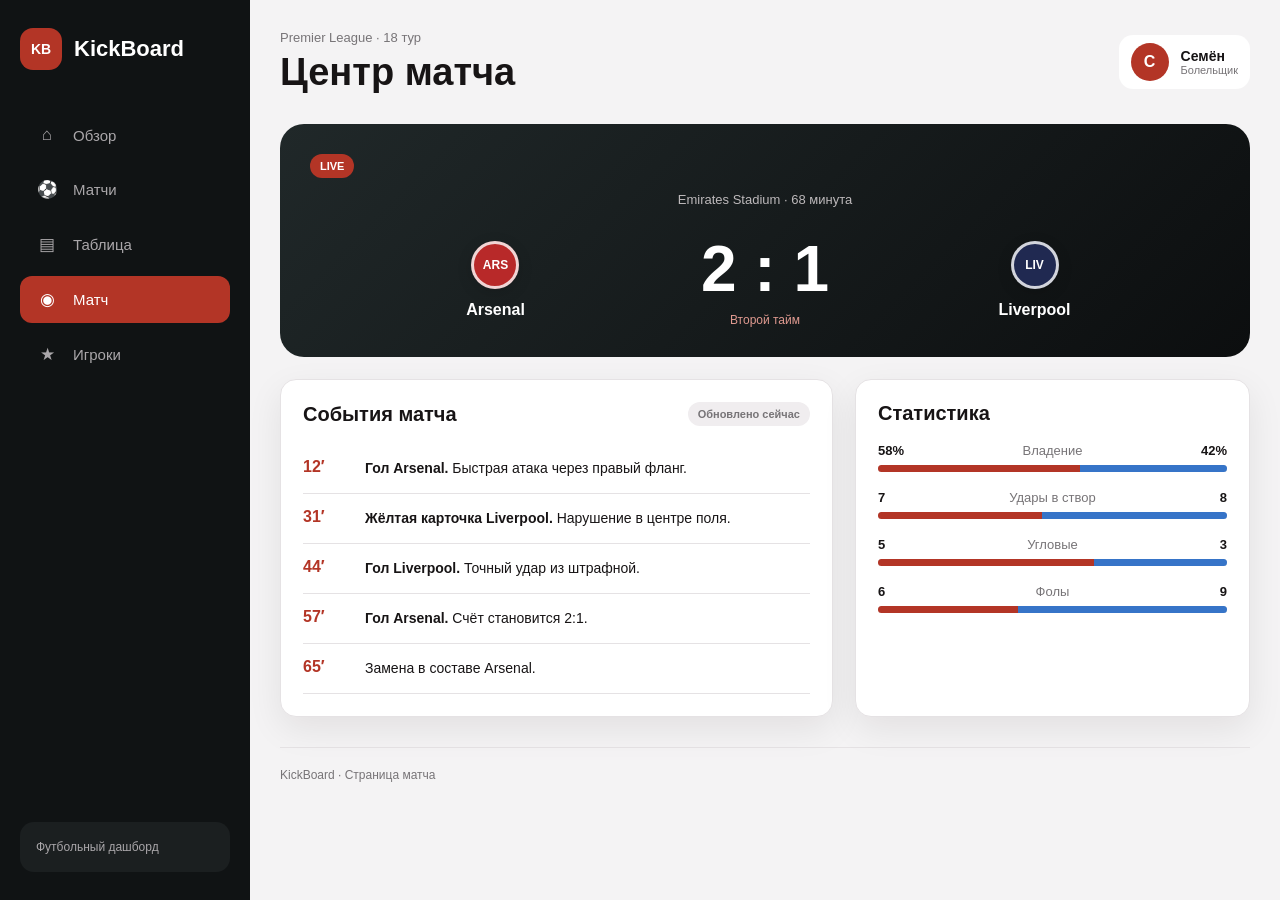
==== hw-1/match.html @ bff205ff "Добавлена первая домашняя работа по HTML и CSS" ====
<!DOCTYPE html>
<html lang="ru">
<head>
    <meta charset="UTF-8">
    <meta name="viewport" content="width=device-width, initial-scale=1.0">
    <meta name="description" content="Статистика футбольного матча KickBoard">
    <title>KickBoard — Матч</title>
    <link rel="stylesheet" href="css/style.css">
</head>
<body>
<div class="app">
    <aside class="sidebar">
        <a class="brand" href="index.html">
            <span class="brand__mark">KB</span>
            <span class="brand__name">KickBoard</span>
        </a>

        <nav class="navigation" aria-label="Основная навигация">
            <ul class="navigation__list">
                <li>
                    <a class="navigation__link" href="index.html">
                        <span class="navigation__icon">⌂</span>
                        <span class="navigation__text">Обзор</span>
                    </a>
                </li>

                <li>
                    <a class="navigation__link" href="matches.html">
                        <span class="navigation__icon">⚽</span>
                        <span class="navigation__text">Матчи</span>
                    </a>
                </li>

                <li>
                    <a class="navigation__link" href="standings.html">
                        <span class="navigation__icon">▤</span>
                        <span class="navigation__text">Таблица</span>
                    </a>
                </li>

                <li>
                    <a class="navigation__link navigation__link--active"
                       href="match.html"
                       aria-current="page">
                        <span class="navigation__icon">◉</span>
                        <span class="navigation__text">Матч</span>
                    </a>
                </li>

                <li>
                    <a class="navigation__link" href="players.html">
                        <span class="navigation__icon">★</span>
                        <span class="navigation__text">Игроки</span>
                    </a>
                </li>
            </ul>
        </nav>

        <p class="sidebar__note">
            Футбольный дашборд
        </p>
    </aside>

    <main class="main">
        <header class="topbar">
            <div>
                <p class="topbar__eyebrow">Premier League · 18 тур</p>
                <h1 class="topbar__title">Центр матча</h1>
            </div>

            <div class="profile">
                <span class="profile__avatar">С</span>
                <div class="profile__info">
                    <p class="profile__name">Семён</p>
                    <p class="profile__role">Болельщик</p>
                </div>
            </div>
        </header>

        <section class="match-hero">
            <span class="badge badge--live">LIVE</span>

            <p class="match-hero__meta">
                Emirates Stadium · 68 минута
            </p>

            <div class="match-score">
                <div class="match-score__team">
                    <span class="team-logo team-logo--red">ARS</span>
                    <span>Arsenal</span>
                </div>

                <div>
                    <p class="match-score__number">2 : 1</p>
                    <p class="match-score__status">Второй тайм</p>
                </div>

                <div class="match-score__team">
                    <span class="team-logo team-logo--navy">LIV</span>
                    <span>Liverpool</span>
                </div>
            </div>
        </section>

        <div class="match-content">
            <section class="card">
                <div class="section-heading">
                    <h2 class="section-heading__title">События матча</h2>
                    <span class="badge">Обновлено сейчас</span>
                </div>

                <ol class="timeline">
                    <li class="timeline__item">
                        <span class="timeline__minute">12′</span>

                        <p class="timeline__event">
                            <strong>Гол Arsenal.</strong>
                            Быстрая атака через правый фланг.
                        </p>
                    </li>

                    <li class="timeline__item">
                        <span class="timeline__minute">31′</span>

                        <p class="timeline__event">
                            <strong>Жёлтая карточка Liverpool.</strong>
                            Нарушение в центре поля.
                        </p>
                    </li>

                    <li class="timeline__item">
                        <span class="timeline__minute">44′</span>

                        <p class="timeline__event">
                            <strong>Гол Liverpool.</strong>
                            Точный удар из штрафной.
                        </p>
                    </li>

                    <li class="timeline__item">
                        <span class="timeline__minute">57′</span>

                        <p class="timeline__event">
                            <strong>Гол Arsenal.</strong>
                            Счёт становится 2:1.
                        </p>
                    </li>

                    <li class="timeline__item">
                        <span class="timeline__minute">65′</span>

                        <p class="timeline__event">
                            Замена в составе Arsenal.
                        </p>
                    </li>
                </ol>
            </section>

            <aside class="card">
                <div class="section-heading">
                    <h2 class="section-heading__title">Статистика</h2>
                </div>

                <div class="statistics">
                    <div class="statistic">
                        <div class="statistic__values">
                            <span>58%</span>
                            <span class="statistic__name">Владение</span>
                            <span>42%</span>
                        </div>

                        <div class="statistic__track">
                            <span class="statistic__home statistic__home--58"></span>
                            <span class="statistic__away"></span>
                        </div>
                    </div>

                    <div class="statistic">
                        <div class="statistic__values">
                            <span>7</span>
                            <span class="statistic__name">Удары в створ</span>
                            <span>8</span>
                        </div>

                        <div class="statistic__track">
                            <span class="statistic__home statistic__home--47"></span>
                            <span class="statistic__away"></span>
                        </div>
                    </div>

                    <div class="statistic">
                        <div class="statistic__values">
                            <span>5</span>
                            <span class="statistic__name">Угловые</span>
                            <span>3</span>
                        </div>

                        <div class="statistic__track">
                            <span class="statistic__home statistic__home--62"></span>
                            <span class="statistic__away"></span>
                        </div>
                    </div>

                    <div class="statistic">
                        <div class="statistic__values">
                            <span>6</span>
                            <span class="statistic__name">Фолы</span>
                            <span>9</span>
                        </div>

                        <div class="statistic__track">
                            <span class="statistic__home statistic__home--40"></span>
                            <span class="statistic__away"></span>
                        </div>
                    </div>
                </div>
            </aside>
        </div>

        <footer class="footer">
            KickBoard · Страница матча
        </footer>
    </main>
</div>
</body>
</html>
---- hw-1/css/style.css ----
:root {
    --color-bg: #f4f3f4;
    --color-surface: #ffffff;
    --color-sidebar: #101314;
    --color-text: #171415;
    --color-muted: #777477;
    --color-border: #e5e2e4;
    --color-accent: #b33526;
    --color-accent-dark: #8f291e;
    --color-green: #278a5b;
    --color-yellow: #f0b84b;
    --color-blue: #3674c8;

    --sidebar-width: 250px;
    --radius-small: 10px;
    --radius-medium: 16px;
    --radius-large: 24px;
    --shadow: 0 12px 35px rgba(20, 14, 16, 0.08);
}

* {
    box-sizing: border-box;
    margin: 0;
    padding: 0;
}

html {
    scroll-behavior: smooth;
}

body {
    min-width: 320px;
    color: var(--color-text);
    background: var(--color-bg);
    font-family: Arial, Helvetica, sans-serif;
}

a {
    color: inherit;
    text-decoration: none;
}

button {
    font: inherit;
}

.app {
    display: grid;
    grid-template-columns: var(--sidebar-width) minmax(0, 1fr);
    min-height: 100vh;
}

/* Боковая панель */

.sidebar {
    position: sticky;
    top: 0;
    display: flex;
    flex-direction: column;
    height: 100vh;
    padding: 28px 20px;
    color: #ffffff;
    background: var(--color-sidebar);
}

.brand {
    display: flex;
    align-items: center;
    gap: 12px;
    margin-bottom: 42px;
    font-size: 22px;
    font-weight: 800;
}

.brand__mark {
    display: grid;
    width: 42px;
    height: 42px;
    place-items: center;
    color: #ffffff;
    background: var(--color-accent);
    border-radius: 13px;
    font-size: 14px;
}

.navigation__list {
    display: flex;
    flex-direction: column;
    gap: 8px;
    list-style: none;
}

.navigation__link {
    display: flex;
    align-items: center;
    gap: 14px;
    padding: 13px 15px;
    color: #aaa7aa;
    border-radius: 12px;
    font-size: 15px;
    transition: 0.2s;
}

.navigation__link:hover,
.navigation__link--active {
    color: #ffffff;
    background: var(--color-accent);
}

.navigation__icon {
    width: 24px;
    text-align: center;
    font-size: 17px;
}

.sidebar__note {
    margin-top: auto;
    padding: 16px;
    color: #aaa7aa;
    background: #1b1f20;
    border-radius: 14px;
    font-size: 12px;
    line-height: 1.5;
}

/* Основная область */

.main {
    min-width: 0;
    padding: 30px;
}

.topbar {
    display: flex;
    align-items: center;
    justify-content: space-between;
    gap: 24px;
    margin-bottom: 30px;
}

.topbar__eyebrow {
    margin-bottom: 6px;
    color: var(--color-muted);
    font-size: 13px;
}

.topbar__title {
    font-size: clamp(26px, 4vw, 38px);
}

.profile {
    display: flex;
    align-items: center;
    gap: 12px;
    padding: 8px 12px;
    background: var(--color-surface);
    border-radius: 14px;
}

.profile__avatar {
    display: grid;
    width: 38px;
    height: 38px;
    place-items: center;
    color: #ffffff;
    background: var(--color-accent);
    border-radius: 50%;
    font-weight: 700;
}

.profile__name {
    font-size: 14px;
    font-weight: 700;
}

.profile__role {
    color: var(--color-muted);
    font-size: 11px;
}

.card {
    padding: 22px;
    background: var(--color-surface);
    border: 1px solid var(--color-border);
    border-radius: var(--radius-medium);
    box-shadow: var(--shadow);
}

.section-heading {
    display: flex;
    align-items: center;
    justify-content: space-between;
    gap: 16px;
    margin-bottom: 18px;
}

.section-heading__title {
    font-size: 20px;
}

.section-heading__link {
    color: var(--color-accent);
    font-size: 13px;
    font-weight: 700;
}

.page-description {
    margin-bottom: 24px;
    color: var(--color-muted);
    line-height: 1.6;
}

.badge {
    display: inline-flex;
    align-items: center;
    gap: 6px;
    width: fit-content;
    padding: 6px 10px;
    color: var(--color-muted);
    background: #f0edef;
    border-radius: 999px;
    font-size: 11px;
    font-weight: 700;
}

.badge--live {
    color: #ffffff;
    background: var(--color-accent);
}

.badge--green {
    color: #ffffff;
    background: var(--color-green);
}

.button {
    display: inline-flex;
    align-items: center;
    justify-content: center;
    padding: 11px 17px;
    color: #ffffff;
    background: var(--color-accent);
    border-radius: 10px;
    font-size: 13px;
    font-weight: 700;
    transition: 0.2s;
}

.button:hover {
    background: var(--color-accent-dark);
    transform: translateY(-2px);
}

/* Главная страница */

.dashboard-grid {
    display: grid;
    grid-template-columns: minmax(0, 1.7fr) minmax(290px, 1fr);
    gap: 22px;
}

.dashboard-grid + .dashboard-grid {
    margin-top: 22px;
}

.hero {
    position: relative;
    min-height: 320px;
    overflow: hidden;
    padding: 32px;
    color: #ffffff;
    background-color: #212929;
    background-image:
        linear-gradient(100deg, rgba(10, 12, 12, 0.97), rgba(10, 12, 12, 0.28)),
        url("../images/stadium.jpg");
    background-position: center;
    background-size: cover;
    border-radius: var(--radius-large);
}

.hero__content {
    position: relative;
    z-index: 1;
    max-width: 580px;
}

.hero__subtitle {
    margin: 18px 0 8px;
    color: #c8c5c7;
    font-size: 13px;
}

.hero__title {
    max-width: 520px;
    margin-bottom: 25px;
    font-size: clamp(28px, 4vw, 46px);
    line-height: 1.05;
}

.hero__teams {
    display: flex;
    align-items: center;
    gap: 16px;
    margin-bottom: 26px;
}

.hero__team {
    font-weight: 700;
}

.hero__versus {
    color: #bbb7b9;
    font-size: 12px;
}

.hero__actions {
    display: flex;
    flex-wrap: wrap;
    align-items: center;
    gap: 16px;
}

.hero__time {
    font-size: 13px;
}

.live-card {
    display: flex;
    flex-direction: column;
}

.live-card__stadium {
    margin: 14px 0 24px;
    color: var(--color-muted);
    font-size: 12px;
}

.scoreboard {
    display: grid;
    grid-template-columns: 1fr auto 1fr;
    align-items: center;
    gap: 14px;
    margin: auto 0;
}

.scoreboard__team {
    display: flex;
    flex-direction: column;
    align-items: center;
    gap: 9px;
    text-align: center;
    font-size: 13px;
    font-weight: 700;
}

.scoreboard__score {
    font-size: 28px;
    font-weight: 800;
    white-space: nowrap;
}

.scoreboard__minute {
    margin-top: 8px;
    color: var(--color-accent);
    text-align: center;
    font-size: 12px;
    font-weight: 700;
}

.team-logo {
    display: grid;
    width: 48px;
    height: 48px;
    place-items: center;
    color: #ffffff;
    background: var(--color-text);
    border: 3px solid rgba(255, 255, 255, 0.8);
    border-radius: 50%;
    box-shadow: 0 4px 15px rgba(0, 0, 0, 0.14);
    font-size: 12px;
    font-weight: 800;
}

.team-logo--red {
    background: #b82929;
}

.team-logo--blue {
    background: #2874b8;
}

.team-logo--sky {
    background: #6aaede;
}

.team-logo--navy {
    background: #202951;
}

.team-logo--gold {
    color: #181414;
    background: #e9c85d;
}

.match-list {
    display: flex;
    flex-direction: column;
}

.match-row {
    display: grid;
    grid-template-columns: 80px minmax(0, 1fr) auto minmax(0, 1fr);
    align-items: center;
    gap: 14px;
    padding: 15px 0;
    border-bottom: 1px solid var(--color-border);
}

.match-row:last-child {
    border-bottom: 0;
}

.match-row__time {
    color: var(--color-muted);
    font-size: 12px;
}

.match-row__team {
    display: flex;
    align-items: center;
    gap: 9px;
    font-size: 13px;
    font-weight: 700;
}

.match-row__team--right {
    justify-content: flex-end;
    text-align: right;
}

.match-row__score {
    font-weight: 800;
    white-space: nowrap;
}

.team-dot {
    display: grid;
    flex: 0 0 32px;
    width: 32px;
    height: 32px;
    place-items: center;
    color: #ffffff;
    background: var(--color-text);
    border-radius: 50%;
    font-size: 9px;
    font-weight: 800;
}

.team-dot--red {
    background: #ba2b2b;
}

.team-dot--blue {
    background: #2979bb;
}

.team-dot--sky {
    background: #62aadd;
}

.team-dot--gold {
    color: #181414;
    background: #e0bc48;
}

/* Таблицы */

.table-wrapper {
    width: 100%;
    overflow-x: auto;
}

.standings-table {
    width: 100%;
    min-width: 580px;
    border-collapse: collapse;
}

.standings-table th,
.standings-table td {
    padding: 14px 12px;
    border-bottom: 1px solid var(--color-border);
    text-align: center;
    font-size: 13px;
}

.standings-table th {
    color: var(--color-muted);
    font-size: 11px;
    text-transform: uppercase;
}

.standings-table th:nth-child(2),
.standings-table td:nth-child(2) {
    text-align: left;
}

.standings-table tbody tr:hover {
    background: #f7f5f6;
}

.table-team {
    display: flex;
    align-items: center;
    gap: 10px;
    font-weight: 700;
}

.position {
    color: var(--color-muted);
    font-weight: 700;
}

.form {
    display: flex;
    justify-content: center;
    gap: 4px;
}

.form__item {
    display: grid;
    width: 20px;
    height: 20px;
    place-items: center;
    color: #ffffff;
    background: var(--color-green);
    border-radius: 50%;
    font-size: 9px;
    font-weight: 700;
}

.form__item--draw {
    background: var(--color-yellow);
}

.form__item--loss {
    background: var(--color-accent);
}

/* Страница матчей */

.filters {
    display: flex;
    flex-wrap: wrap;
    gap: 10px;
    margin-bottom: 22px;
}

.filter {
    padding: 10px 15px;
    color: var(--color-muted);
    background: var(--color-surface);
    border: 1px solid var(--color-border);
    border-radius: 999px;
    cursor: pointer;
}

.filter:hover,
.filter--active {
    color: #ffffff;
    background: var(--color-accent);
    border-color: var(--color-accent);
}

.league {
    margin-bottom: 22px;
}

.league__header {
    display: flex;
    align-items: center;
    gap: 12px;
    margin-bottom: 6px;
    padding-bottom: 15px;
    border-bottom: 1px solid var(--color-border);
}

.league__logo {
    display: grid;
    width: 38px;
    height: 38px;
    place-items: center;
    color: #ffffff;
    background: var(--color-text);
    border-radius: 11px;
    font-size: 11px;
    font-weight: 800;
}

.league__country {
    color: var(--color-muted);
    font-size: 12px;
}

/* Страница отдельного матча */

.match-hero {
    padding: 30px;
    color: #ffffff;
    background: linear-gradient(135deg, #202829, #0c0e0f);
    border-radius: var(--radius-large);
}

.match-hero__meta {
    margin: 14px 0 25px;
    color: #bdb9bb;
    text-align: center;
    font-size: 13px;
}

.match-score {
    display: grid;
    grid-template-columns: 1fr auto 1fr;
    align-items: center;
    gap: 20px;
}

.match-score__team {
    display: flex;
    flex-direction: column;
    align-items: center;
    gap: 12px;
    text-align: center;
    font-weight: 700;
}

.match-score__number {
    font-size: clamp(38px, 6vw, 64px);
    font-weight: 800;
}

.match-score__status {
    margin-top: 7px;
    color: #e09a90;
    text-align: center;
    font-size: 12px;
}

.match-content {
    display: grid;
    grid-template-columns: minmax(0, 1.4fr) minmax(280px, 1fr);
    gap: 22px;
    margin-top: 22px;
}

.timeline {
    list-style: none;
}

.timeline__item {
    display: grid;
    grid-template-columns: 48px 1fr;
    gap: 14px;
    padding: 14px 0;
    border-bottom: 1px solid var(--color-border);
}

.timeline__minute {
    color: var(--color-accent);
    font-weight: 800;
}

.timeline__event {
    font-size: 14px;
    line-height: 1.5;
}

.statistics {
    display: flex;
    flex-direction: column;
    gap: 18px;
}

.statistic__values {
    display: flex;
    justify-content: space-between;
    margin-bottom: 7px;
    font-size: 13px;
    font-weight: 700;
}

.statistic__name {
    color: var(--color-muted);
    font-weight: 400;
}

.statistic__track {
    display: flex;
    height: 7px;
    overflow: hidden;
    background: #dedbdd;
    border-radius: 999px;
}

.statistic__home {
    background: var(--color-accent);
}

.statistic__away {
    flex: 1;
    background: var(--color-blue);
}

.statistic__home--58 {
    width: 58%;
}

.statistic__home--47 {
    width: 47%;
}

.statistic__home--62 {
    width: 62%;
}

.statistic__home--40 {
    width: 40%;
}

/* Игроки */

.players-grid {
    display: grid;
    grid-template-columns: repeat(3, minmax(0, 1fr));
    gap: 20px;
}

.player-card {
    overflow: hidden;
    background: var(--color-surface);
    border: 1px solid var(--color-border);
    border-radius: var(--radius-medium);
    box-shadow: var(--shadow);
}

.player-card__photo {
    display: flex;
    min-height: 220px;
    align-items: flex-end;
    padding: 18px;
    color: #ffffff;
    background-color: #273638;
    background-position: center;
    background-size: cover;
}

.player-card__photo--one {
    background-image:
        linear-gradient(to top, rgba(10, 12, 12, 0.85), transparent),
        url("../images/player-1.jpg");
}

.player-card__photo--two {
    background-image:
        linear-gradient(to top, rgba(10, 12, 12, 0.85), transparent),
        url("../images/player-2.jpg");
}

.player-card__photo--three {
    background-image:
        linear-gradient(to top, rgba(10, 12, 12, 0.85), transparent),
        url("../images/player-3.jpg");
}

.player-card__number {
    font-size: 42px;
    font-weight: 800;
    opacity: 0.75;
}

.player-card__content {
    padding: 18px;
}

.player-card__name {
    margin-bottom: 5px;
    font-size: 18px;
}

.player-card__club {
    color: var(--color-muted);
    font-size: 12px;
}

.player-card__stats {
    display: grid;
    grid-template-columns: repeat(3, 1fr);
    gap: 8px;
    margin-top: 18px;
}

.player-card__stat {
    padding: 10px 6px;
    text-align: center;
    background: #f5f3f4;
    border-radius: 10px;
}

.player-card__value {
    display: block;
    margin-bottom: 4px;
    font-weight: 800;
}

.player-card__label {
    color: var(--color-muted);
    font-size: 10px;
}

.footer {
    margin-top: 30px;
    padding: 20px 0 4px;
    color: var(--color-muted);
    border-top: 1px solid var(--color-border);
    font-size: 12px;
}

/* Планшеты */

@media (max-width: 1100px) {
    .app {
        grid-template-columns: 88px minmax(0, 1fr);
    }

    .sidebar {
        padding: 24px 10px;
    }

    .brand {
        justify-content: center;
    }

    .brand__name,
    .navigation__text,
    .sidebar__note {
        display: none;
    }

    .navigation__link {
        justify-content: center;
        padding: 14px;
    }

    .navigation__icon {
        font-size: 19px;
    }

    .players-grid {
        grid-template-columns: repeat(2, minmax(0, 1fr));
    }
}

@media (max-width: 900px) {
    .dashboard-grid,
    .match-content {
        grid-template-columns: 1fr;
    }

    .hero {
        min-height: 290px;
    }
}

/* Телефоны */

@media (max-width: 700px) {
    body {
        padding-bottom: 76px;
    }

    .app {
        display: block;
    }

    .sidebar {
        position: fixed;
        top: auto;
        right: 0;
        bottom: 0;
        left: 0;
        z-index: 20;
        display: block;
        width: 100%;
        height: 70px;
        padding: 8px;
    }

    .brand {
        display: none;
    }

    .navigation__list {
        display: grid;
        grid-template-columns: repeat(5, 1fr);
        gap: 4px;
    }

    .navigation__link {
        padding: 10px 6px;
    }

    .main {
        padding: 20px 14px;
    }

    .topbar {
        align-items: flex-start;
    }

    .profile__info {
        display: none;
    }

    .hero,
    .match-hero {
        padding: 22px 18px;
    }

    .hero__teams {
        align-items: flex-start;
        flex-direction: column;
        gap: 5px;
    }

    .hero__versus {
        display: none;
    }

    .match-row {
        grid-template-columns: 50px 1fr auto;
    }

    .match-row__team--right {
        grid-column: 2 / 4;
        justify-content: flex-start;
        padding-left: 1px;
        text-align: left;
    }

    .players-grid {
        grid-template-columns: 1fr;
    }

    .match-score {
        gap: 8px;
    }
}

@media (max-width: 430px) {
    .profile {
        padding: 5px;
        background: transparent;
    }

    .section-heading {
        align-items: flex-start;
        flex-direction: column;
    }

    .scoreboard {
        gap: 7px;
    }

    .scoreboard__score {
        font-size: 22px;
    }

    .team-logo {
        width: 42px;
        height: 42px;
    }
}
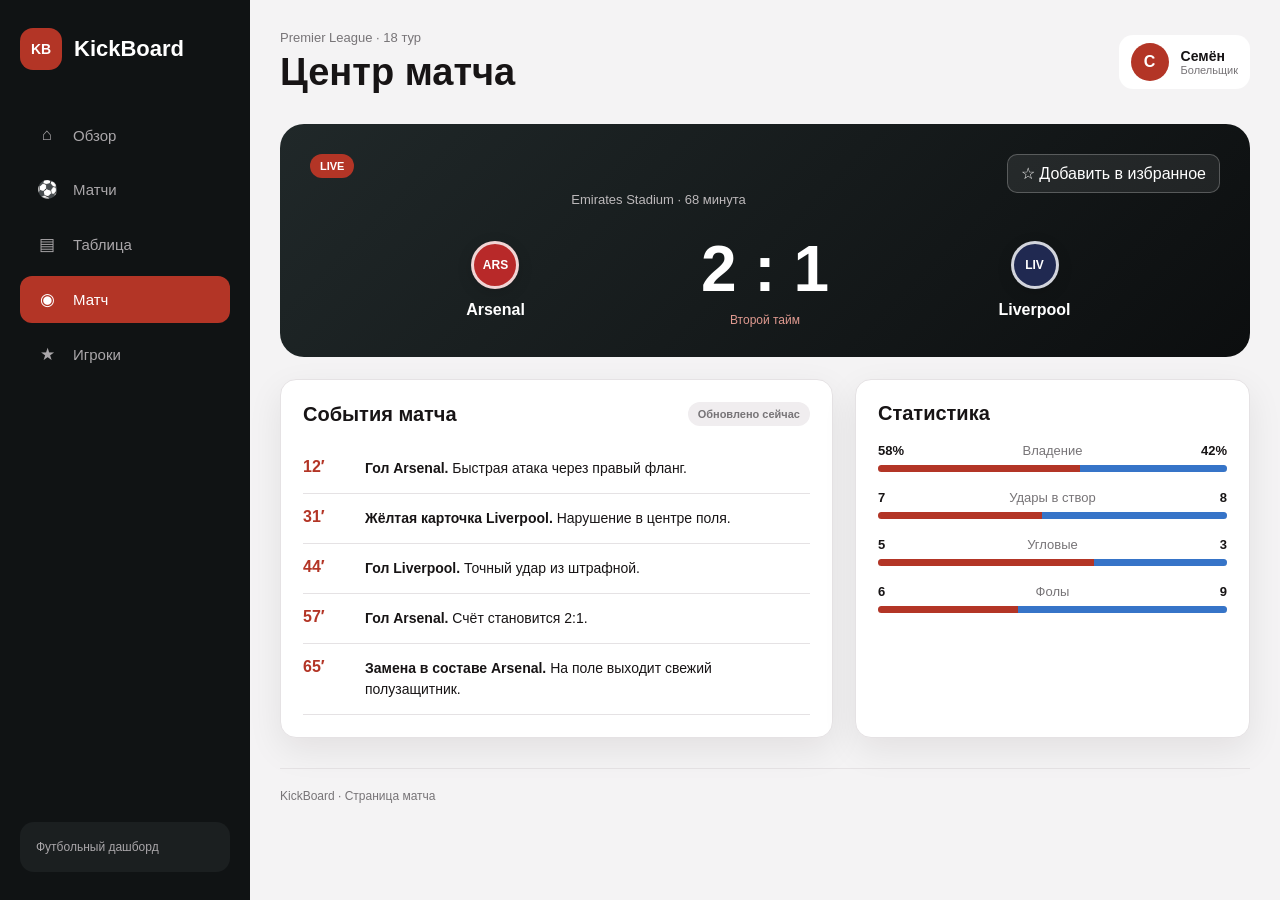
==== commit c561fba9: "Добавлена интерактивность на JS" ====
--- a/hw-1/match.html
+++ b/hw-1/match.html
@@ -7,7 +7,7 @@
     <title>KickBoard — Матч</title>
     <link rel="stylesheet" href="css/style.css">
 </head>
-<body>
+<body data-page="match">
 <div class="app">
     <aside class="sidebar">
         <a class="brand" href="index.html">
@@ -80,6 +80,15 @@
         <section class="match-hero">
             <span class="badge badge--live">LIVE</span>
 
+            <button
+                class="favorite-button"
+                type="button"
+                aria-pressed="false"
+                data-js="favorite-button"
+            >
+                ☆ Добавить в избранное
+            </button>
+
             <p class="match-hero__meta">
                 Emirates Stadium · 68 минута
             </p>
@@ -109,7 +118,7 @@
                     <span class="badge">Обновлено сейчас</span>
                 </div>
 
-                <ol class="timeline">
+                <ol class="timeline" data-js="timeline">
                     <li class="timeline__item">
                         <span class="timeline__minute">12′</span>
 
@@ -222,5 +231,6 @@
         </footer>
     </main>
 </div>
+<script type="module" src="js/app.js"></script>
 </body>
-</html>+</html>
--- a/hw-1/css/style.css
+++ b/hw-1/css/style.css
@@ -825,6 +825,83 @@
     font-size: 12px;
 }
 
+/* Интерактивные элементы второй домашней работы */
+
+.search-form {
+    max-width: 640px;
+    margin-bottom: 24px;
+    padding: 18px;
+    background: var(--color-surface);
+    border: 1px solid var(--color-border);
+    border-radius: var(--radius-medium);
+    box-shadow: var(--shadow);
+}
+
+.search-form__label {
+    display: block;
+    margin-bottom: 9px;
+    font-size: 13px;
+    font-weight: 700;
+}
+
+.search-form__row {
+    display: flex;
+    gap: 10px;
+}
+
+.search-form__input {
+    width: 100%;
+    min-width: 0;
+    padding: 11px 13px;
+    color: var(--color-text);
+    background: #f8f6f7;
+    border: 1px solid var(--color-border);
+    border-radius: 10px;
+    font: inherit;
+    outline: none;
+}
+
+.search-form__input:focus {
+    border-color: var(--color-accent);
+    box-shadow: 0 0 0 3px rgba(179, 53, 38, 0.14);
+}
+
+.search-form__button {
+    border: 0;
+    cursor: pointer;
+}
+
+.search-form__message {
+    min-height: 18px;
+    margin-top: 10px;
+    color: var(--color-muted);
+    font-size: 12px;
+}
+
+.favorite-button {
+    float: right;
+    padding: 9px 13px;
+    color: #ffffff;
+    background: rgba(255, 255, 255, 0.08);
+    border: 1px solid rgba(255, 255, 255, 0.24);
+    border-radius: 10px;
+    cursor: pointer;
+    transition: 0.2s;
+}
+
+.favorite-button:hover,
+.favorite-button--active {
+    color: var(--color-text);
+    background: var(--color-yellow);
+    border-color: var(--color-yellow);
+}
+
+.empty-state {
+    padding: 28px 16px;
+    color: var(--color-muted);
+    text-align: center;
+}
+
 /* Планшеты */
 
 @media (max-width: 1100px) {
@@ -954,6 +1031,16 @@
     .match-score {
         gap: 8px;
     }
+
+    .search-form__row {
+        flex-direction: column;
+    }
+
+    .favorite-button {
+        float: none;
+        display: block;
+        margin-top: 14px;
+    }
 }
 
 @media (max-width: 430px) {
@@ -979,4 +1066,4 @@
         width: 42px;
         height: 42px;
     }
-}+}
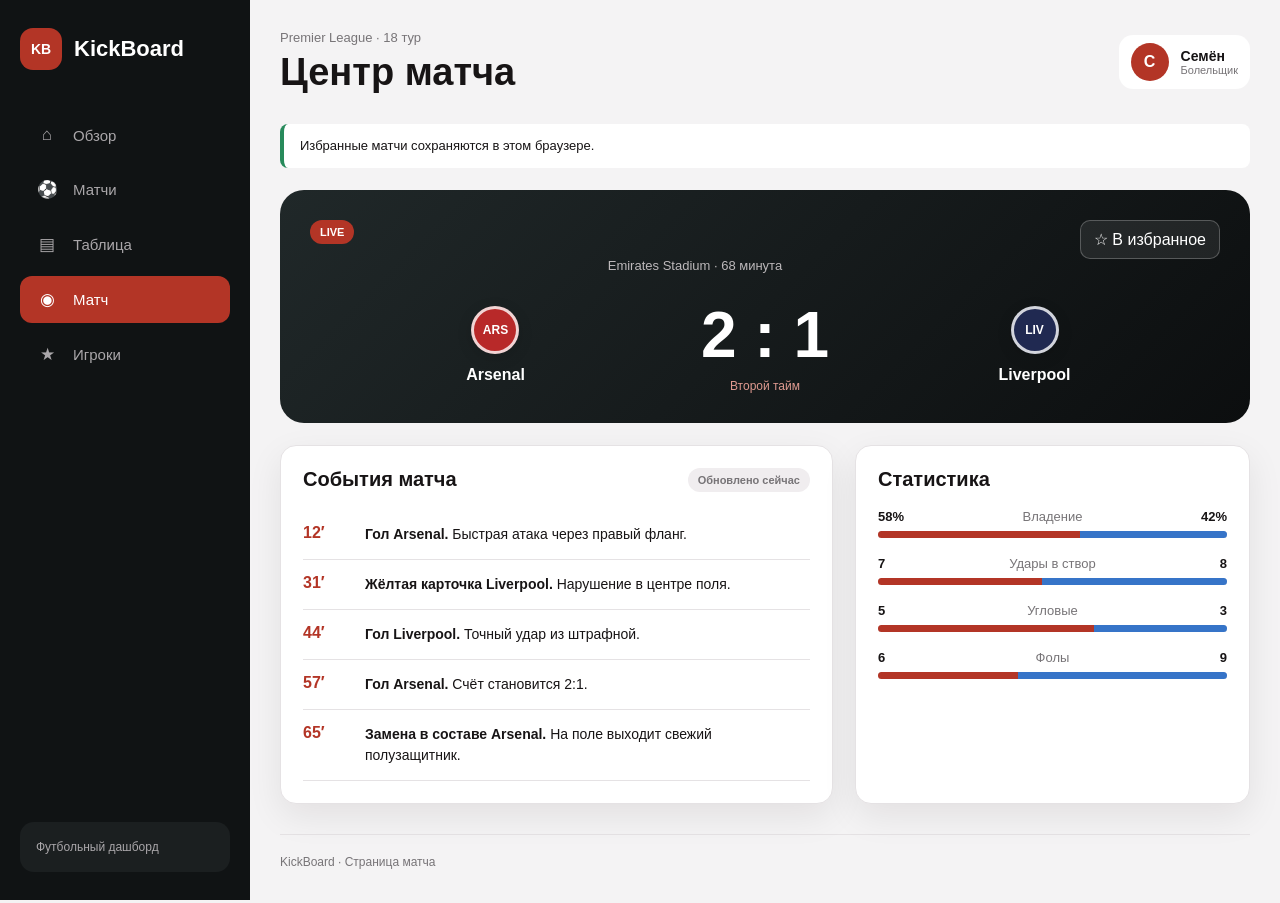
==== commit bcedde27: "ДЗ №3: сохранение избранных матчей через Local Storage API" ====
--- a/hw-1/match.html
+++ b/hw-1/match.html
@@ -85,6 +85,8 @@
                 type="button"
                 aria-pressed="false"
                 data-js="favorite-button"
+                data-favorite-id="8"
+                data-match-name="Arsenal — Liverpool"
             >
                 ☆ Добавить в избранное
             </button>
--- a/hw-1/css/style.css
+++ b/hw-1/css/style.css
@@ -179,6 +179,7 @@
 }
 
 .card {
+    min-width: 0;
     padding: 22px;
     background: var(--color-surface);
     border: 1px solid var(--color-border);
@@ -900,6 +901,68 @@
     padding: 28px 16px;
     color: var(--color-muted);
     text-align: center;
+}
+
+/* Избранные матчи и сообщения Local Storage API */
+
+.favorites-panel {
+    margin-top: 22px;
+}
+
+.favorites-panel__actions {
+    display: flex;
+    flex-wrap: wrap;
+    align-items: center;
+    gap: 12px;
+    margin-top: 16px;
+}
+
+.match-row__actions {
+    grid-column: 2 / -1;
+}
+
+.favorite-toggle {
+    padding: 9px 13px;
+    color: var(--color-text);
+    background: var(--color-surface);
+    border: 1px solid var(--color-border);
+    border-radius: 10px;
+    font: inherit;
+    font-size: 13px;
+    cursor: pointer;
+}
+
+.favorite-toggle:hover:not(:disabled),
+.favorite-toggle.favorite-button--active {
+    background: var(--color-yellow);
+    border-color: var(--color-yellow);
+}
+
+.favorite-toggle:disabled {
+    opacity: 0.5;
+    cursor: default;
+}
+
+.favorite-toggle:focus-visible,
+.favorite-button:focus-visible {
+    outline: 3px solid var(--color-blue);
+    outline-offset: 3px;
+}
+
+.storage-message {
+    margin-bottom: 22px;
+    padding: 12px 16px;
+    color: var(--color-text);
+    background: var(--color-surface);
+    border-left: 4px solid var(--color-green);
+    border-radius: 8px;
+    line-height: 1.5;
+    font-size: 13px;
+    overflow-wrap: anywhere;
+}
+
+.storage-message--error {
+    border-color: var(--color-accent);
 }
 
 /* Планшеты */
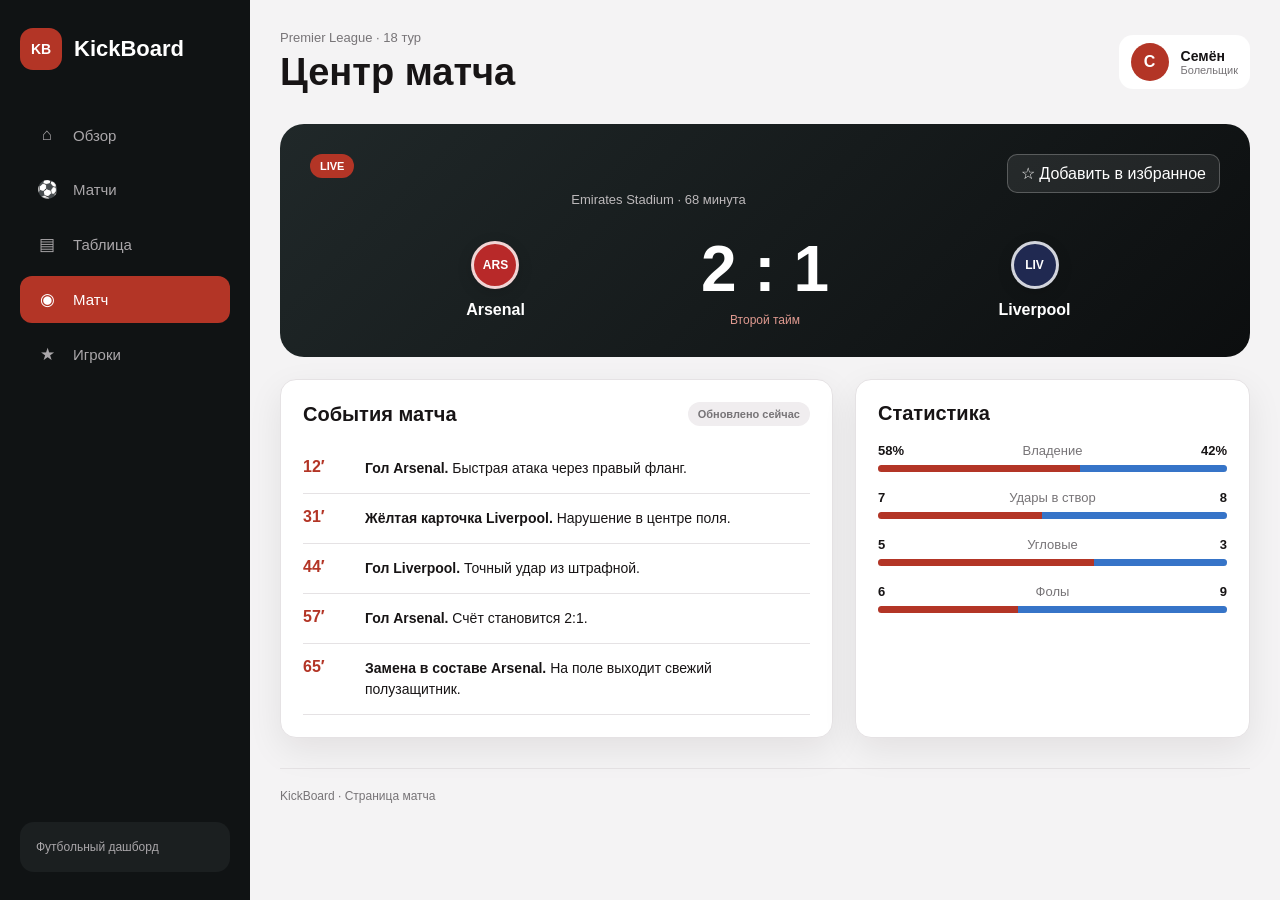
==== commit bbf9169e: "Merge c561fba9ec24f29d4e5f105019246672cd6036fd into 2e8903e5276eef0c14e8dae7bc089b350f83012c" ====
--- a/hw-1/match.html
+++ b/hw-1/match.html
@@ -85,8 +85,6 @@
                 type="button"
                 aria-pressed="false"
                 data-js="favorite-button"
-                data-favorite-id="8"
-                data-match-name="Arsenal — Liverpool"
             >
                 ☆ Добавить в избранное
             </button>
--- a/hw-1/css/style.css
+++ b/hw-1/css/style.css
@@ -179,7 +179,6 @@
 }
 
 .card {
-    min-width: 0;
     padding: 22px;
     background: var(--color-surface);
     border: 1px solid var(--color-border);
@@ -901,68 +900,6 @@
     padding: 28px 16px;
     color: var(--color-muted);
     text-align: center;
-}
-
-/* Избранные матчи и сообщения Local Storage API */
-
-.favorites-panel {
-    margin-top: 22px;
-}
-
-.favorites-panel__actions {
-    display: flex;
-    flex-wrap: wrap;
-    align-items: center;
-    gap: 12px;
-    margin-top: 16px;
-}
-
-.match-row__actions {
-    grid-column: 2 / -1;
-}
-
-.favorite-toggle {
-    padding: 9px 13px;
-    color: var(--color-text);
-    background: var(--color-surface);
-    border: 1px solid var(--color-border);
-    border-radius: 10px;
-    font: inherit;
-    font-size: 13px;
-    cursor: pointer;
-}
-
-.favorite-toggle:hover:not(:disabled),
-.favorite-toggle.favorite-button--active {
-    background: var(--color-yellow);
-    border-color: var(--color-yellow);
-}
-
-.favorite-toggle:disabled {
-    opacity: 0.5;
-    cursor: default;
-}
-
-.favorite-toggle:focus-visible,
-.favorite-button:focus-visible {
-    outline: 3px solid var(--color-blue);
-    outline-offset: 3px;
-}
-
-.storage-message {
-    margin-bottom: 22px;
-    padding: 12px 16px;
-    color: var(--color-text);
-    background: var(--color-surface);
-    border-left: 4px solid var(--color-green);
-    border-radius: 8px;
-    line-height: 1.5;
-    font-size: 13px;
-    overflow-wrap: anywhere;
-}
-
-.storage-message--error {
-    border-color: var(--color-accent);
 }
 
 /* Планшеты */
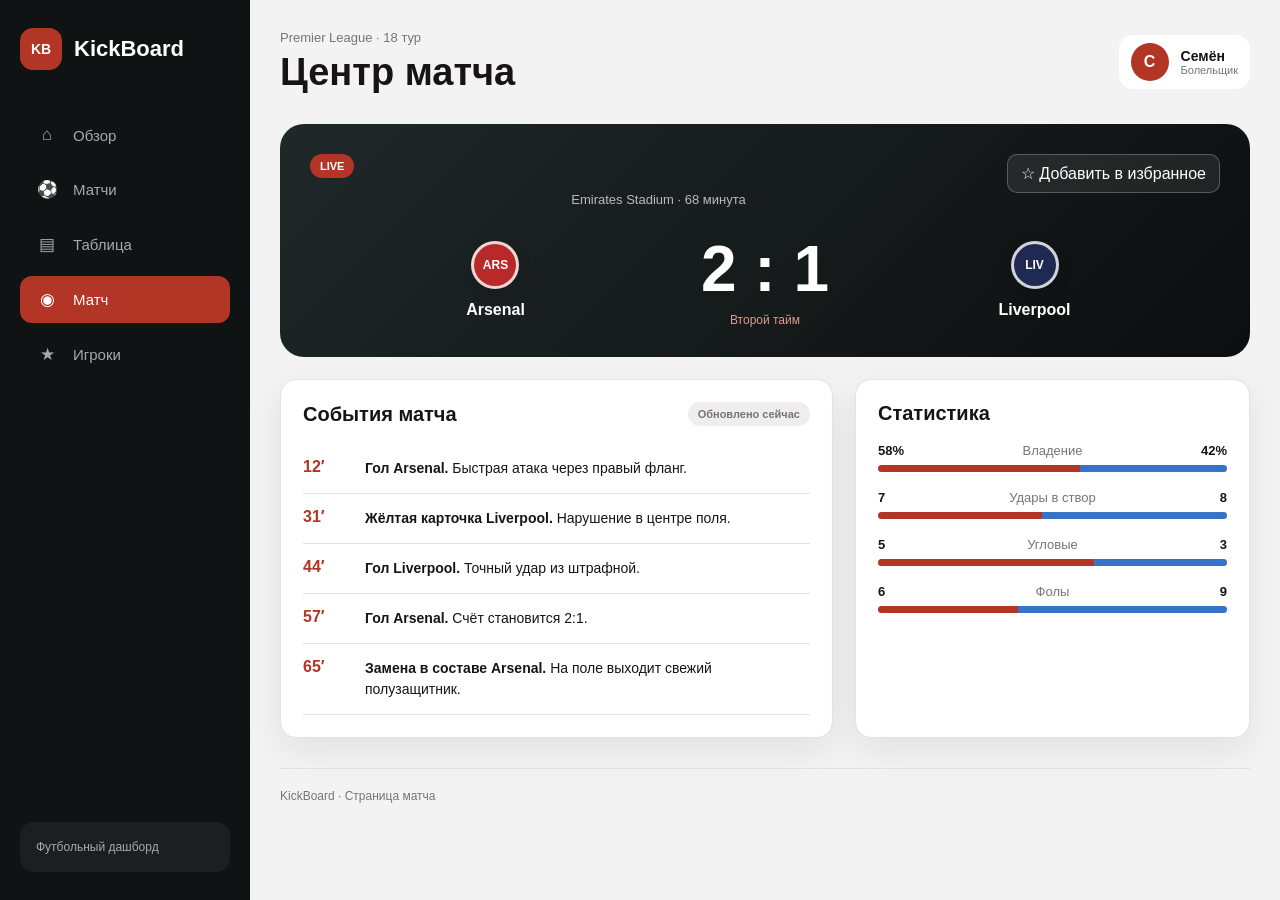
==== commit ce37da52: "Исправлены замечания ревью и фотографии игроков" ====
--- a/hw-1/match.html
+++ b/hw-1/match.html
@@ -118,51 +118,7 @@
                     <span class="badge">Обновлено сейчас</span>
                 </div>
 
-                <ol class="timeline" data-js="timeline">
-                    <li class="timeline__item">
-                        <span class="timeline__minute">12′</span>
-
-                        <p class="timeline__event">
-                            <strong>Гол Arsenal.</strong>
-                            Быстрая атака через правый фланг.
-                        </p>
-                    </li>
-
-                    <li class="timeline__item">
-                        <span class="timeline__minute">31′</span>
-
-                        <p class="timeline__event">
-                            <strong>Жёлтая карточка Liverpool.</strong>
-                            Нарушение в центре поля.
-                        </p>
-                    </li>
-
-                    <li class="timeline__item">
-                        <span class="timeline__minute">44′</span>
-
-                        <p class="timeline__event">
-                            <strong>Гол Liverpool.</strong>
-                            Точный удар из штрафной.
-                        </p>
-                    </li>
-
-                    <li class="timeline__item">
-                        <span class="timeline__minute">57′</span>
-
-                        <p class="timeline__event">
-                            <strong>Гол Arsenal.</strong>
-                            Счёт становится 2:1.
-                        </p>
-                    </li>
-
-                    <li class="timeline__item">
-                        <span class="timeline__minute">65′</span>
-
-                        <p class="timeline__event">
-                            Замена в составе Arsenal.
-                        </p>
-                    </li>
-                </ol>
+                <ol class="timeline" data-js="timeline"></ol>
             </section>
 
             <aside class="card">
--- a/hw-1/css/style.css
+++ b/hw-1/css/style.css
@@ -179,6 +179,7 @@
 }
 
 .card {
+    min-width: 0;
     padding: 22px;
     background: var(--color-surface);
     border: 1px solid var(--color-border);
@@ -750,7 +751,7 @@
     padding: 18px;
     color: #ffffff;
     background-color: #273638;
-    background-position: center;
+    background-position: center 20%;
     background-size: cover;
 }
 
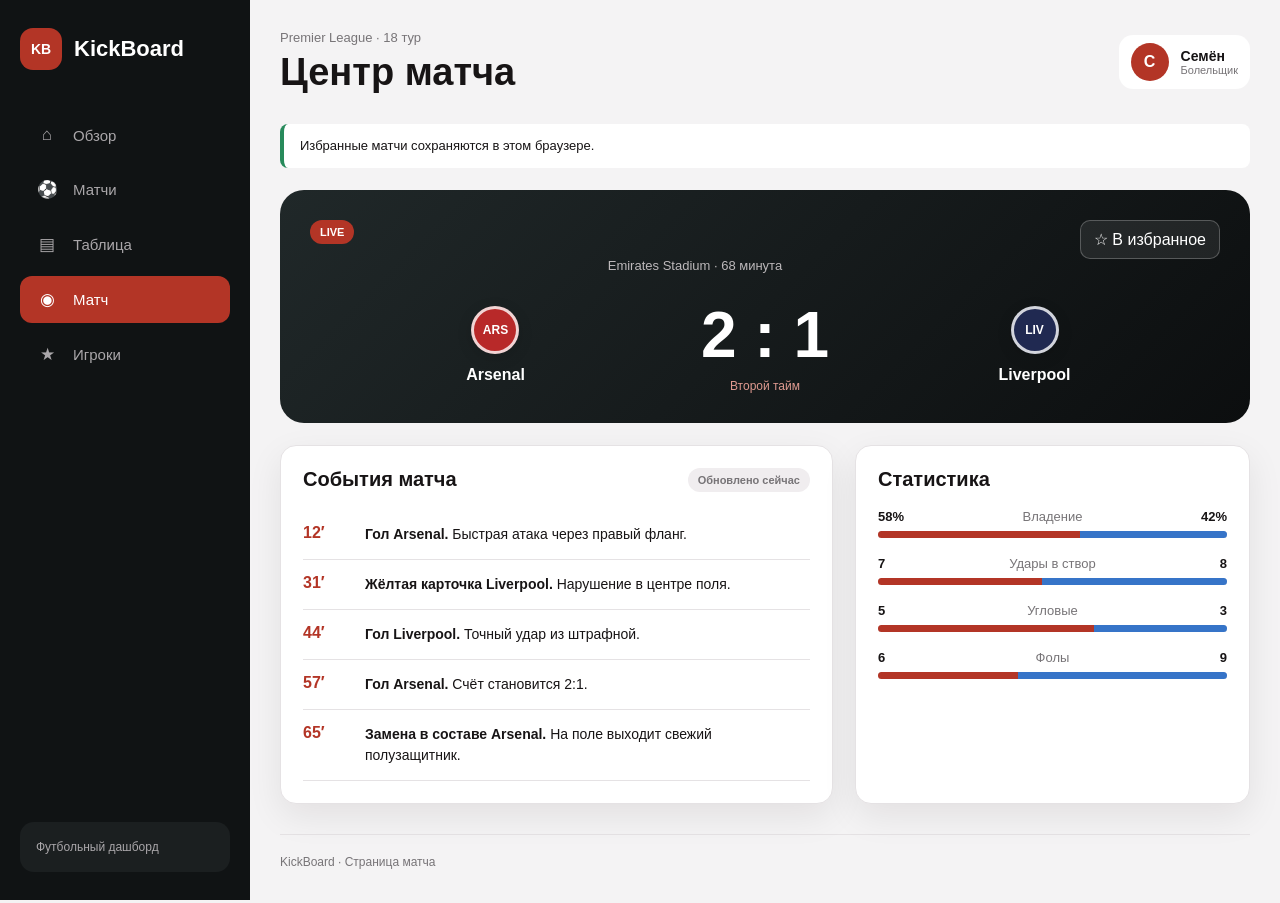
==== commit c3a01a1a: "Объединены исправления ревью и упорядочен запуск избранного" ====
--- a/hw-1/match.html
+++ b/hw-1/match.html
@@ -85,6 +85,8 @@
                 type="button"
                 aria-pressed="false"
                 data-js="favorite-button"
+                data-favorite-id="8"
+                data-match-name="Arsenal — Liverpool"
             >
                 ☆ Добавить в избранное
             </button>
--- a/hw-1/css/style.css
+++ b/hw-1/css/style.css
@@ -903,6 +903,68 @@
     text-align: center;
 }
 
+/* Избранные матчи и сообщения Local Storage API */
+
+.favorites-panel {
+    margin-top: 22px;
+}
+
+.favorites-panel__actions {
+    display: flex;
+    flex-wrap: wrap;
+    align-items: center;
+    gap: 12px;
+    margin-top: 16px;
+}
+
+.match-row__actions {
+    grid-column: 2 / -1;
+}
+
+.favorite-toggle {
+    padding: 9px 13px;
+    color: var(--color-text);
+    background: var(--color-surface);
+    border: 1px solid var(--color-border);
+    border-radius: 10px;
+    font: inherit;
+    font-size: 13px;
+    cursor: pointer;
+}
+
+.favorite-toggle:hover:not(:disabled),
+.favorite-toggle.favorite-button--active {
+    background: var(--color-yellow);
+    border-color: var(--color-yellow);
+}
+
+.favorite-toggle:disabled {
+    opacity: 0.5;
+    cursor: default;
+}
+
+.favorite-toggle:focus-visible,
+.favorite-button:focus-visible {
+    outline: 3px solid var(--color-blue);
+    outline-offset: 3px;
+}
+
+.storage-message {
+    margin-bottom: 22px;
+    padding: 12px 16px;
+    color: var(--color-text);
+    background: var(--color-surface);
+    border-left: 4px solid var(--color-green);
+    border-radius: 8px;
+    line-height: 1.5;
+    font-size: 13px;
+    overflow-wrap: anywhere;
+}
+
+.storage-message--error {
+    border-color: var(--color-accent);
+}
+
 /* Планшеты */
 
 @media (max-width: 1100px) {
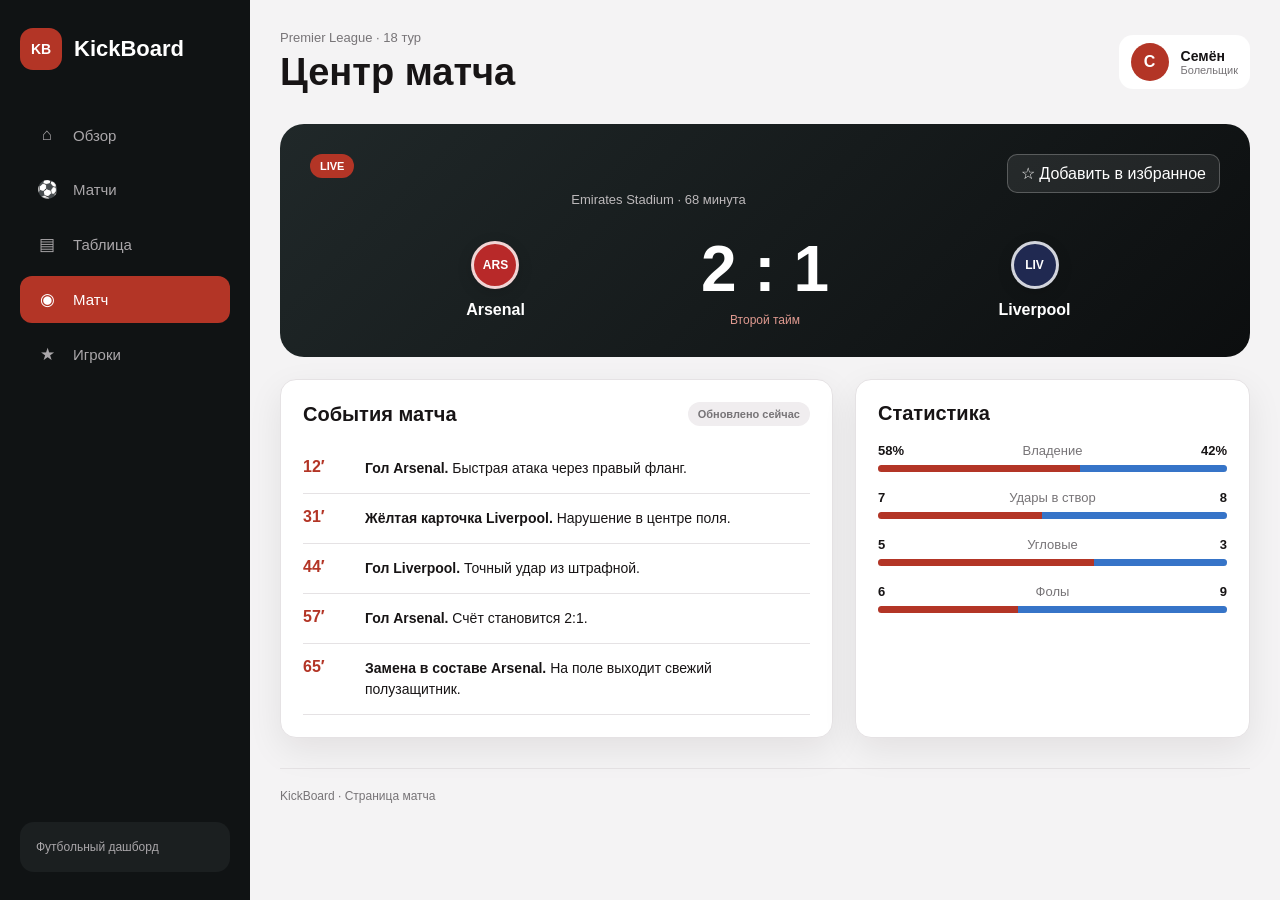
==== commit ceee763f: "Merge PR #1: ДЗ №2 с исправлениями ревью" ====
--- a/hw-1/match.html
+++ b/hw-1/match.html
@@ -85,8 +85,6 @@
                 type="button"
                 aria-pressed="false"
                 data-js="favorite-button"
-                data-favorite-id="8"
-                data-match-name="Arsenal — Liverpool"
             >
                 ☆ Добавить в избранное
             </button>
--- a/hw-1/css/style.css
+++ b/hw-1/css/style.css
@@ -903,68 +903,6 @@
     text-align: center;
 }
 
-/* Избранные матчи и сообщения Local Storage API */
-
-.favorites-panel {
-    margin-top: 22px;
-}
-
-.favorites-panel__actions {
-    display: flex;
-    flex-wrap: wrap;
-    align-items: center;
-    gap: 12px;
-    margin-top: 16px;
-}
-
-.match-row__actions {
-    grid-column: 2 / -1;
-}
-
-.favorite-toggle {
-    padding: 9px 13px;
-    color: var(--color-text);
-    background: var(--color-surface);
-    border: 1px solid var(--color-border);
-    border-radius: 10px;
-    font: inherit;
-    font-size: 13px;
-    cursor: pointer;
-}
-
-.favorite-toggle:hover:not(:disabled),
-.favorite-toggle.favorite-button--active {
-    background: var(--color-yellow);
-    border-color: var(--color-yellow);
-}
-
-.favorite-toggle:disabled {
-    opacity: 0.5;
-    cursor: default;
-}
-
-.favorite-toggle:focus-visible,
-.favorite-button:focus-visible {
-    outline: 3px solid var(--color-blue);
-    outline-offset: 3px;
-}
-
-.storage-message {
-    margin-bottom: 22px;
-    padding: 12px 16px;
-    color: var(--color-text);
-    background: var(--color-surface);
-    border-left: 4px solid var(--color-green);
-    border-radius: 8px;
-    line-height: 1.5;
-    font-size: 13px;
-    overflow-wrap: anywhere;
-}
-
-.storage-message--error {
-    border-color: var(--color-accent);
-}
-
 /* Планшеты */
 
 @media (max-width: 1100px) {
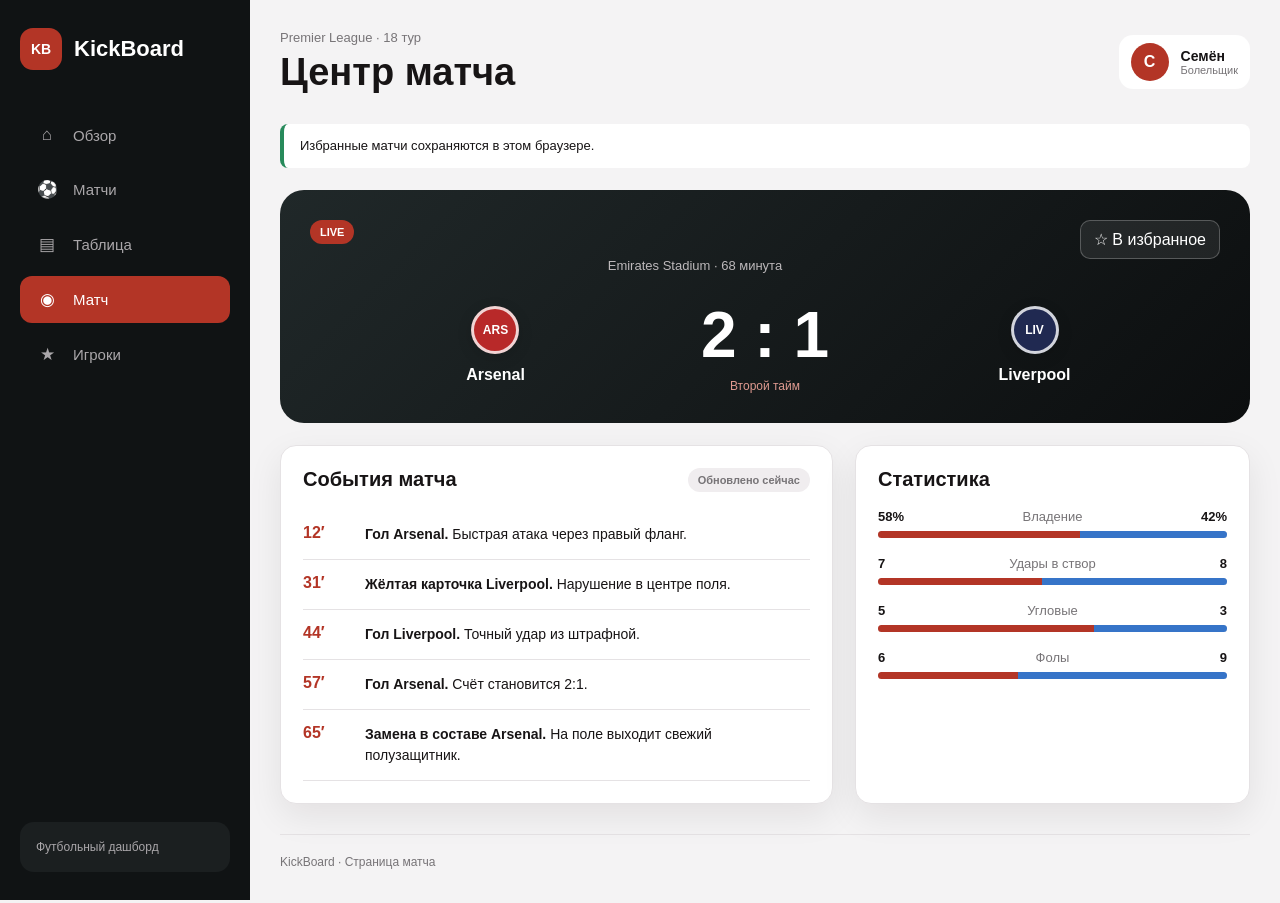
==== commit 1529b223: "Merge c3a01a1af4ec782258aefa2a8d63ce147cd338d0 into ce37da5270d688298b103052b0510b0b16011d26" ====
--- a/hw-1/match.html
+++ b/hw-1/match.html
@@ -85,6 +85,8 @@
                 type="button"
                 aria-pressed="false"
                 data-js="favorite-button"
+                data-favorite-id="8"
+                data-match-name="Arsenal — Liverpool"
             >
                 ☆ Добавить в избранное
             </button>
--- a/hw-1/css/style.css
+++ b/hw-1/css/style.css
@@ -903,6 +903,68 @@
     text-align: center;
 }
 
+/* Избранные матчи и сообщения Local Storage API */
+
+.favorites-panel {
+    margin-top: 22px;
+}
+
+.favorites-panel__actions {
+    display: flex;
+    flex-wrap: wrap;
+    align-items: center;
+    gap: 12px;
+    margin-top: 16px;
+}
+
+.match-row__actions {
+    grid-column: 2 / -1;
+}
+
+.favorite-toggle {
+    padding: 9px 13px;
+    color: var(--color-text);
+    background: var(--color-surface);
+    border: 1px solid var(--color-border);
+    border-radius: 10px;
+    font: inherit;
+    font-size: 13px;
+    cursor: pointer;
+}
+
+.favorite-toggle:hover:not(:disabled),
+.favorite-toggle.favorite-button--active {
+    background: var(--color-yellow);
+    border-color: var(--color-yellow);
+}
+
+.favorite-toggle:disabled {
+    opacity: 0.5;
+    cursor: default;
+}
+
+.favorite-toggle:focus-visible,
+.favorite-button:focus-visible {
+    outline: 3px solid var(--color-blue);
+    outline-offset: 3px;
+}
+
+.storage-message {
+    margin-bottom: 22px;
+    padding: 12px 16px;
+    color: var(--color-text);
+    background: var(--color-surface);
+    border-left: 4px solid var(--color-green);
+    border-radius: 8px;
+    line-height: 1.5;
+    font-size: 13px;
+    overflow-wrap: anywhere;
+}
+
+.storage-message--error {
+    border-color: var(--color-accent);
+}
+
 /* Планшеты */
 
 @media (max-width: 1100px) {
